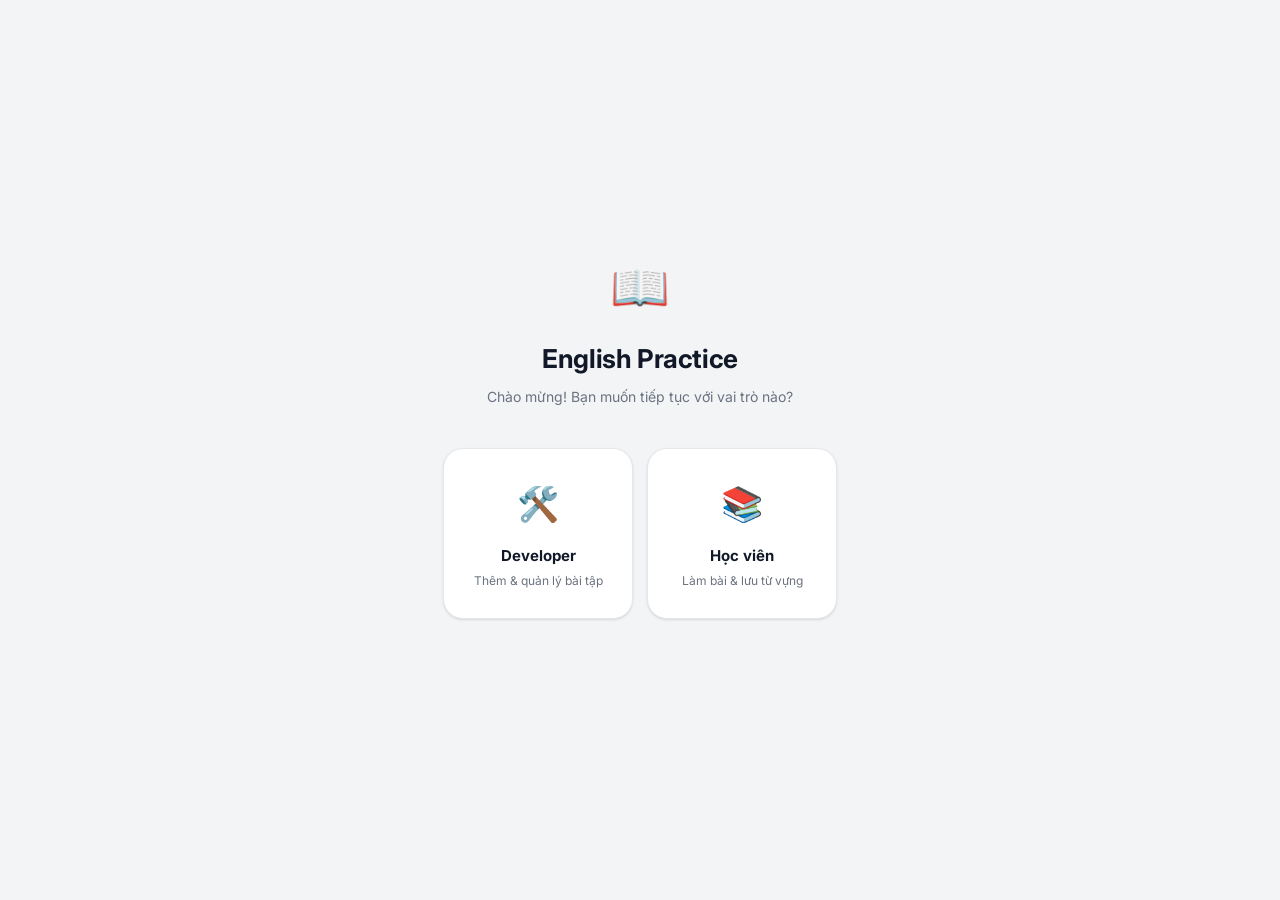
==== index.html @ 766021fe "Add files via upload" ====
<!DOCTYPE html>
<html lang="vi">
<head>
<meta charset="UTF-8">
<meta name="viewport" content="width=device-width, initial-scale=1.0">
<title>English Practice</title>
<link rel="stylesheet" href="style.css">
</head>
<body>

<!-- LANDING -->
<div class="landing" id="landing">
  <div class="landing-icon">📖</div>
  <div class="landing-title">English Practice</div>
  <div class="landing-sub">Chào mừng! Bạn muốn tiếp tục với vai trò nào?</div>

  <!-- Bước 1: Chọn vai trò -->
  <div id="step-role">
    <div class="role-cards">
      <div class="role-card" onclick="selectRole('dev')">
        <div class="rc-icon">🛠️</div>
        <div class="rc-title">Developer</div>
        <div class="rc-desc">Thêm & quản lý bài tập</div>
      </div>
      <div class="role-card" onclick="selectRole('user')">
        <div class="rc-icon">📚</div>
        <div class="rc-title">Học viên</div>
        <div class="rc-desc">Làm bài & lưu từ vựng</div>
      </div>
    </div>
  </div>

  <!-- Bước 2a: Dev nhập mật khẩu -->
  <div id="step-dev" style="display:none" class="step-box">
    <div class="step-title">🔐 Nhập mật khẩu Developer</div>
    <div class="form-group">
      <input class="inp" type="password" id="devPwd" placeholder="Mật khẩu..." onkeydown="if(event.key==='Enter')checkDevPwd()">
    </div>
    <button class="btn btn-primary btn-block" onclick="checkDevPwd()">Xác nhận</button>
    <div class="form-err mt-8" id="devErr"></div>
    <div class="back-link" onclick="goBack()">← Quay lại</div>
  </div>

  <!-- Bước 2b: User chọn loại -->
  <div id="step-user-type" style="display:none" class="step-box">
    <div class="step-title">👤 Bạn là học viên mới hay cũ?</div>
    <div class="flex gap-8 mb-12 flex-wrap">
      <button class="btn btn-ghost" style="flex:1" onclick="showStep('step-user-old')">Học viên cũ</button>
      <button class="btn btn-primary" style="flex:1" onclick="showStep('step-user-new')">Tạo tài khoản mới</button>
    </div>
    <div class="back-link" onclick="goBack()">← Quay lại</div>
  </div>

  <!-- Bước 3a: Học viên cũ -->
  <div id="step-user-old" style="display:none" class="step-box">
    <div class="step-title">Nhập tên để tìm tài khoản</div>
    <div class="form-group">
      <input class="inp" id="oldName" placeholder="Họ và tên..." oninput="searchStudentsByName(this.value)" autocomplete="off">
    </div>
    <div id="searchResults" style="display:none" class="search-results"></div>
    <div class="form-err" id="oldErr"></div>
    <div class="back-link" onclick="showStep('step-user-type')">← Quay lại</div>
  </div>

  <!-- Bước 3b: Tạo mới -->
  <div id="step-user-new" style="display:none" class="step-box">
    <div class="step-title">✨ Tạo tài khoản mới</div>
    <div class="form-group">
      <input class="inp" id="newName" placeholder="Họ và tên đầy đủ...">
    </div>
    <button class="btn btn-primary btn-block" onclick="createNewStudent()">Tạo tài khoản</button>
    <div class="form-err mt-8" id="newErr"></div>
    <div class="back-link" onclick="showStep('step-user-type')">← Quay lại</div>
  </div>

  <!-- Bước 4: Xác nhận tạo xong -->
  <div id="step-created" style="display:none" class="step-box">
    <div style="text-align:center;font-size:40px;margin-bottom:12px">🎉</div>
    <div class="step-title" style="text-align:center">Tài khoản đã được tạo!</div>
    <div class="confirm-card">
      <div class="confirm-row"><span class="confirm-key">Họ và tên</span><span class="confirm-val" id="createdName"></span></div>
      <div class="confirm-row"><span class="confirm-key">Mã học viên</span><span class="confirm-val primary" id="createdMaHV"></span></div>
      <div class="confirm-row"><span class="confirm-key">Ngày bắt đầu</span><span class="confirm-val" id="createdNgay"></span></div>
    </div>
    <div class="form-hint mb-12" style="text-align:center">Ghi nhớ mã học viên để đăng nhập lần sau nhé!</div>
    <button class="btn btn-primary btn-block" onclick="showStep('step-role')">Về trang chủ</button>
  </div>
</div>

<!-- APP -->
<div id="app" style="display:none;flex-direction:column;height:100vh">
  <div class="top-bar">
    <div class="top-logo">English Practice</div>
    <div class="top-user">
      <span id="topUserName"></span>
      <span id="topDevBadge" class="dev-badge" style="display:none">DEV</span>
    </div>
  </div>
  <div class="tab-bar">
    <button class="tab-btn active" onclick="switchTab('vocabulary',this)">Từ vựng của tôi</button>
    <button class="tab-btn" onclick="switchTab('luyen-dich',this)">Luyện dịch</button>
  </div>
  <div class="frame-wrap" id="frameWrap">
    <iframe id="frame-vocabulary" class="module-frame active"></iframe>
    <iframe id="frame-luyen-dich" class="module-frame"></iframe>
  </div>
</div>

<script>
const APPS_SCRIPT_URL = 'https://script.google.com/macros/s/AKfycbyDVGTlWSWoAEtAMfv4PAAIZkMLudH_QOiomldb1mx69zR_mk6UAS8AjRTmOfg3wCPiZQ/exec';
const DEV_PASSWORD = '09730537260353051094';
const loaded = {};
let currentUser = null;
let searchTimer = null;

async function apiGet(action, params) {
  const url = new URL(APPS_SCRIPT_URL);
  url.searchParams.set('action', action);
  Object.entries(params || {}).forEach(([k, v]) => url.searchParams.set(k, v));
  return (await fetch(url)).json();
}
async function apiPost(body) {
  return (await fetch(APPS_SCRIPT_URL, {
    method: 'POST', headers: { 'Content-Type': 'text/plain' },
    body: JSON.stringify(body)
  })).json();
}

function selectRole(role) {
  if (role === 'dev') showStep('step-dev');
  else showStep('step-user-type');
}

function checkDevPwd() {
  const pwd = document.getElementById('devPwd').value;
  if (pwd === DEV_PASSWORD) {
    currentUser = { maHV: 'DEV', tenHV: 'Developer', isDev: true };
    enterApp();
  } else {
    document.getElementById('devErr').textContent = 'Sai mật khẩu, thử lại.';
  }
}

async function searchStudentsByName(val) {
  const results = document.getElementById('searchResults');
  document.getElementById('oldErr').textContent = '';
  if (val.trim().length < 1) { results.style.display = 'none'; return; }
  results.style.display = 'block';
  results.innerHTML = '<div class="search-loading">Đang tìm...</div>';
  clearTimeout(searchTimer);
  searchTimer = setTimeout(async () => {
    const list = await apiGet('searchStudents', { name: val.trim() });
    if (!list.length) {
      results.innerHTML = '<div class="search-empty">Không tìm thấy. Thử tên khác hoặc tạo tài khoản mới.</div>';
      return;
    }
    results.innerHTML = list.map(s => `
      <div class="search-item" onclick="selectStudent('${s.maHV}','${s.tenHV.replace(/'/g,"\\'")}')">
        <div><div class="si-name">${s.tenHV}</div><div class="si-meta">Lớp: ${s.lop} · ${s.trangThai}</div></div>
        <div class="si-ma">${s.maHV}</div>
      </div>`).join('');
  }, 400);
}

function selectStudent(maHV, tenHV) {
  currentUser = { maHV, tenHV, isDev: false };
  enterApp();
}

async function createNewStudent() {
  const ten = document.getElementById('newName').value.trim();
  if (!ten) { document.getElementById('newErr').textContent = 'Nhập họ tên trước.'; return; }
  const btn = document.querySelector('#step-user-new .btn-primary');
  btn.textContent = 'Đang tạo...'; btn.disabled = true;
  const res = await apiPost({ action: 'createStudent', ten });
  btn.textContent = 'Tạo tài khoản'; btn.disabled = false;
  if (res.error) { document.getElementById('newErr').textContent = res.error; return; }
  document.getElementById('createdName').textContent  = res.tenHV;
  document.getElementById('createdMaHV').textContent  = res.maHV;
  document.getElementById('createdNgay').textContent  = res.ngayBatDau;
  showStep('step-created');
  document.getElementById('newName').value = '';
}

function enterApp() {
  document.getElementById('landing').style.display = 'none';
  const app = document.getElementById('app');
  app.style.display = 'flex';
  document.getElementById('topUserName').textContent = currentUser.tenHV + ' · ' + currentUser.maHV;
  if (currentUser.isDev) document.getElementById('topDevBadge').style.display = 'inline-block';
  loadFrame('vocabulary');
}

function switchTab(name, btn) {
  document.querySelectorAll('.tab-btn').forEach(b => b.classList.remove('active'));
  btn.classList.add('active');
  document.querySelectorAll('.module-frame').forEach(f => f.classList.remove('active'));
  loadFrame(name);
}

function loadFrame(name) {
  const frame = document.getElementById('frame-' + name);
  if (!frame) return;
  if (!loaded[name]) {
    const p = new URLSearchParams({ maHV: currentUser.maHV, tenHV: currentUser.tenHV, isDev: currentUser.isDev ? '1' : '0', apiUrl: APPS_SCRIPT_URL });
    frame.src = name + '.html?' + p.toString();
    loaded[name] = true;
  }
  frame.classList.add('active');
}

function showStep(id) {
  ['step-role','step-dev','step-user-type','step-user-old','step-user-new','step-created']
    .forEach(s => document.getElementById(s).style.display = 'none');
  document.getElementById(id).style.display = 'block';
}
function goBack() {
  showStep('step-role');
  document.getElementById('devPwd').value = '';
  document.getElementById('devErr').textContent = '';
}
</script>
</body>
</html>
---- style.css ----
/* ============================================
   STYLE.CSS — CSS DÙNG CHUNG TOÀN BỘ HỆ THỐNG
   Áp dụng cho: index.html, luyen-dich.html, vocabulary.html, ...
   ============================================ */

@import url('https://fonts.googleapis.com/css2?family=Inter:wght@400;500;600;700&display=swap');

:root {
  /* Màu chính */
  --primary:      #4F46E5;
  --primary-dark: #3730A3;
  --primary-bg:   #EEF2FF;
  --primary-light:#C7D2FE;

  /* Accent */
  --amber:        #F59E0B;
  --amber-bg:     #FEF3C7;
  --amber-dark:   #D97706;
  --green:        #10B981;
  --green-bg:     #D1FAE5;
  --green-text:   #059669;
  --red:          #EF4444;
  --red-bg:       #FEE2E2;
  --red-dark:     #DC2626;

  /* Neutral */
  --bg:           #F3F4F6;
  --card:         #FFFFFF;
  --ink:          #111827;
  --ink-2:        #374151;
  --muted:        #6B7280;
  --border:       #E5E7EB;
  --border-focus: #4F46E5;

  /* Text màu theo nhân vật / vai trò */
  --text-en:      #059669;  /* Tiếng Anh — xanh lá */
  --text-vi:      #6B7280;  /* Tiếng Việt — xám */

  /* Spacing & Shape */
  --radius-sm:    8px;
  --radius-md:    12px;
  --radius-lg:    16px;
  --radius-xl:    20px;
  --radius-pill:  999px;

  /* Shadow */
  --shadow-sm:    0 1px 3px rgba(0,0,0,.08), 0 1px 2px rgba(0,0,0,.04);
  --shadow-md:    0 4px 12px rgba(0,0,0,.08), 0 2px 4px rgba(0,0,0,.04);
  --shadow-lg:    0 10px 30px rgba(0,0,0,.1),  0 4px 8px rgba(0,0,0,.05);
}

/* ====== RESET & BASE ====== */
*, *::before, *::after { box-sizing: border-box; margin: 0; padding: 0; }
html { scroll-behavior: smooth; }
body {
  font-family: 'Inter', -apple-system, 'Segoe UI', Roboto, sans-serif;
  background: var(--bg);
  color: var(--ink);
  font-size: 14px;
  line-height: 1.6;
  -webkit-font-smoothing: antialiased;
}

/* ====== TYPOGRAPHY ====== */
h1 { font-size: 24px; font-weight: 700; letter-spacing: -.4px; }
h2 { font-size: 18px; font-weight: 700; letter-spacing: -.3px; }
h3 { font-size: 15px; font-weight: 600; }
.text-muted    { color: var(--muted); }
.text-primary  { color: var(--primary); }
.text-green    { color: var(--green-text); }
.text-red      { color: var(--red-dark); }
.label {
  font-size: 11px; font-weight: 600;
  text-transform: uppercase; letter-spacing: .08em;
  color: var(--muted);
}

/* ====== CARD ====== */
.card {
  background: var(--card);
  border-radius: var(--radius-lg);
  box-shadow: var(--shadow-sm);
  border: 1px solid var(--border);
  padding: 20px;
}
.card-header {
  background: var(--primary);
  color: #fff;
  border-radius: var(--radius-lg) var(--radius-lg) 0 0;
  padding: 14px 20px;
  font-size: 14px; font-weight: 600;
  display: flex; align-items: center; justify-content: space-between;
}
.card-body { padding: 20px; }

/* ====== BADGE / TAG ====== */
.badge {
  display: inline-flex; align-items: center; gap: 4px;
  padding: 3px 10px;
  border-radius: var(--radius-pill);
  font-size: 11px; font-weight: 600;
  border: 1px solid transparent;
}
.badge-primary { background: var(--primary-bg); color: var(--primary); border-color: var(--primary-light); }
.badge-green   { background: var(--green-bg);   color: var(--green-text); }
.badge-amber   { background: var(--amber-bg);   color: var(--amber-dark); }
.badge-red     { background: var(--red-bg);     color: var(--red-dark); }
.badge-gray    { background: var(--border);     color: var(--muted); }

/* ====== BUTTONS ====== */
.btn {
  display: inline-flex; align-items: center; justify-content: center; gap: 6px;
  padding: 10px 20px;
  border: none; border-radius: var(--radius-pill);
  font-size: 13px; font-weight: 600;
  cursor: pointer; font-family: inherit;
  transition: all .15s ease;
  white-space: nowrap;
}
.btn:disabled { opacity: .55; cursor: not-allowed; }
.btn-primary { background: var(--primary); color: #fff; }
.btn-primary:hover:not(:disabled) { background: var(--primary-dark); box-shadow: 0 4px 12px rgba(79,70,229,.35); }
.btn-amber   { background: var(--amber);   color: #fff; }
.btn-amber:hover:not(:disabled)   { background: var(--amber-dark); }
.btn-green   { background: var(--green);   color: #fff; }
.btn-green:hover:not(:disabled)   { background: var(--green-text); }
.btn-ghost   { background: transparent; color: var(--muted); border: 1.5px solid var(--border); }
.btn-ghost:hover:not(:disabled)   { border-color: var(--primary); color: var(--primary); background: var(--primary-bg); }
.btn-red     { background: var(--red-bg);  color: var(--red-dark); border: 1px solid #fca5a5; }
.btn-red:hover:not(:disabled)     { background: var(--red); color: #fff; }
.btn-sm      { padding: 6px 14px; font-size: 12px; }
.btn-lg      { padding: 13px 28px; font-size: 15px; }
.btn-block   { width: 100%; }

/* Tooltip on hover */
.btn[data-tip] { position: relative; }
.btn[data-tip]::after {
  content: attr(data-tip);
  position: absolute; bottom: calc(100% + 8px); left: 50%; transform: translateX(-50%);
  background: var(--ink); color: #fff;
  font-size: 11px; padding: 5px 10px; border-radius: var(--radius-sm);
  white-space: nowrap; opacity: 0; pointer-events: none; transition: opacity .15s;
}
.btn[data-tip]:hover::after { opacity: 1; }

/* ====== FORM INPUTS ====== */
.inp, .textarea, select.inp {
  width: 100%;
  padding: 11px 14px;
  border: 1.5px solid var(--border);
  border-radius: var(--radius-md);
  font-size: 14px; font-family: inherit;
  background: #fff; color: var(--ink);
  outline: none;
  transition: border .15s, box-shadow .15s;
}
.inp:focus, .textarea:focus, select.inp:focus {
  border-color: var(--primary);
  box-shadow: 0 0 0 3px rgba(79,70,229,.12);
}
.textarea { resize: vertical; min-height: 80px; line-height: 1.7; }
.form-group { margin-bottom: 14px; }
.form-label { display: block; font-size: 12px; font-weight: 600; color: var(--muted); margin-bottom: 5px; }
.form-hint  { font-size: 11px; color: var(--muted); margin-top: 4px; }
.form-err   { font-size: 12px; color: var(--red-dark); margin-top: 4px; }

/* ====== DIVIDER ====== */
.divider { height: 1px; background: var(--border); margin: 16px 0; }

/* ====== TOP BAR ====== */
.top-bar {
  height: 56px; background: var(--card);
  border-bottom: 1px solid var(--border);
  display: flex; align-items: center; justify-content: space-between;
  padding: 0 28px;
  position: sticky; top: 0; z-index: 10;
  box-shadow: var(--shadow-sm);
}
.top-logo { font-size: 16px; font-weight: 700; color: var(--primary); letter-spacing: -.3px; }
.top-user { display: flex; align-items: center; gap: 8px; font-size: 13px; color: var(--muted); }
.top-user .dev-badge { background: var(--primary); color: #fff; font-size: 10px; font-weight: 700; padding: 2px 8px; border-radius: var(--radius-pill); }

/* ====== TAB BAR ====== */
.tab-bar {
  height: 48px; background: var(--card);
  border-bottom: 1px solid var(--border);
  display: flex; align-items: stretch;
  padding: 0 20px; gap: 2px;
  position: sticky; top: 56px; z-index: 9;
}
.tab-btn {
  display: flex; align-items: center; gap: 6px;
  padding: 0 18px;
  border: none; background: none; cursor: pointer;
  font-size: 13px; font-weight: 500; color: var(--muted);
  border-bottom: 2px solid transparent;
  white-space: nowrap; transition: color .15s;
  font-family: inherit; position: relative; top: 1px;
}
.tab-btn:hover { color: var(--primary); }
.tab-btn.active { color: var(--primary); border-bottom-color: var(--primary); font-weight: 600; }

/* Sub tab */
.sub-bar {
  display: none; height: 44px; background: var(--bg);
  border-bottom: 1px solid var(--border);
  position: sticky; top: 104px; z-index: 8;
  align-items: center; padding: 0 28px; gap: 8px;
}
.sub-bar.show { display: flex; }
.sub-btn {
  padding: 6px 16px; border-radius: var(--radius-pill);
  border: 1.5px solid var(--border); background: var(--card);
  font-size: 12px; font-weight: 500; color: var(--muted);
  cursor: pointer; font-family: inherit; transition: all .15s;
}
.sub-btn:hover { border-color: var(--primary); color: var(--primary); }
.sub-btn.active { background: var(--primary); color: #fff; border-color: var(--primary); }

/* ====== IFRAME LAYOUT ====== */
.frame-wrap { position: fixed; top: 104px; left: 0; right: 0; bottom: 0; background: var(--bg); }
.frame-wrap.has-sub { top: 148px; }
.module-frame { display: none; width: 100%; height: 100%; border: none; }
.module-frame.active { display: block; }

/* ====== SIDEBAR TỪ VỰNG ====== */
.sidebar-w { --sidebar-w: 280px; }
.sidebar {
  position: fixed; right: 0; top: 0; bottom: 0; width: 280px;
  background: var(--card); border-left: 1px solid var(--border);
  transform: translateX(100%); transition: transform .25s ease;
  display: flex; flex-direction: column; z-index: 50;
  box-shadow: var(--shadow-lg);
}
.sidebar.open { transform: translateX(0); }
.sidebar-toggle {
  position: fixed; right: 0; top: 50%; transform: translateY(-50%);
  width: 24px; height: 60px;
  background: var(--card); border: 1.5px solid var(--border); border-right: none;
  border-radius: var(--radius-md) 0 0 var(--radius-md);
  display: flex; align-items: center; justify-content: center;
  cursor: pointer; z-index: 51; font-size: 12px; color: var(--muted);
  transition: right .25s, background .15s;
  box-shadow: -2px 0 8px rgba(0,0,0,.06);
}
.sidebar-toggle:hover { background: var(--primary-bg); color: var(--primary); }
.sidebar-toggle.open  { right: 280px; }
.sb-head { padding: 16px; border-bottom: 1px solid var(--border); display: flex; align-items: center; justify-content: space-between; }
.sb-title { font-size: 13px; font-weight: 700; }
.sb-count { font-size: 11px; color: var(--muted); background: var(--border); padding: 2px 8px; border-radius: var(--radius-pill); }
.sb-list  { flex: 1; overflow-y: auto; padding: 8px; }
.sb-item  { display: flex; align-items: flex-start; justify-content: space-between; padding: 9px 10px; border-radius: var(--radius-sm); margin-bottom: 4px; border: 1px solid var(--border); font-size: 12px; gap: 6px; transition: background .1s; }
.sb-item:hover { background: var(--bg); }
.sb-word  { font-weight: 600; color: var(--ink); }
.sb-mean  { color: var(--muted); font-size: 11px; margin-top: 1px; }
.sb-del   { background: none; border: none; cursor: pointer; color: var(--muted); font-size: 15px; padding: 0; flex-shrink: 0; transition: color .12s; }
.sb-del:hover { color: var(--red-dark); }
.sb-empty { padding: 28px 16px; text-align: center; color: var(--muted); font-size: 12px; line-height: 1.6; }
.sb-foot  { padding: 14px 16px; border-top: 1px solid var(--border); }
.sb-warn  { font-size: 11px; text-align: center; margin-top: 6px; color: var(--red-dark); }

/* ====== MAIN CONTENT AREA (có padding 2 bên = sidebar width) ====== */
.main-content {
  max-width: 900px;
  margin: 0 auto;
  padding: 28px 32px 60px;
}

/* ====== SELECTION TOOLTIP (tra từ) ====== */
.sel-tooltip {
  display: none; position: fixed; z-index: 200;
  background: var(--card); border: 1.5px solid var(--border);
  border-radius: var(--radius-lg);
  box-shadow: var(--shadow-lg);
  padding: 12px 14px; min-width: 190px; max-width: 270px;
}
.sel-meaning  { font-weight: 700; font-size: 14px; color: var(--ink); margin-bottom: 3px; }
.sel-original { font-size: 11px; color: var(--muted); margin-bottom: 10px; }
.sel-add-btn  {
  width: 100%; padding: 7px; border: 1.5px solid var(--primary);
  border-radius: var(--radius-sm); background: var(--primary-bg);
  color: var(--primary); font-size: 12px; font-weight: 600;
  cursor: pointer; font-family: inherit; transition: all .15s;
}
.sel-add-btn:hover { background: var(--primary); color: #fff; }

/* ====== AI FEEDBACK BOX ====== */
.ai-box { border: 1.5px solid var(--green); border-radius: var(--radius-lg); overflow: hidden; display: none; margin-top: 16px; }
.ai-head { padding: 10px 16px; background: var(--green-bg); font-size: 12px; font-weight: 700; color: var(--green-text); }
.ai-body { padding: 16px; font-size: 13px; line-height: 1.8; white-space: pre-wrap; color: var(--ink-2); }
.ai-loading { padding: 24px; text-align: center; color: var(--muted); font-size: 13px; }

/* ====== VĂN BẢN GỐC ====== */
.van-ban { font-size: 15px; line-height: 2; white-space: pre-wrap; color: var(--ink); }
.van-ban-en { color: var(--text-en); font-weight: 500; }

/* ====== TỪ ĐỒNG NGHĨA ====== */
.syn-list { display: flex; flex-direction: column; gap: 8px; margin-bottom: 14px; }
.syn-item { display: flex; align-items: center; gap: 10px; }
.syn-no   { font-size: 12px; color: var(--muted); min-width: 20px; }
.syn-word { font-size: 13px; font-weight: 500; min-width: 130px; color: var(--ink-2); }
.syn-inp  { flex: 1; }

/* Đáp án - căn trái */
.ans-box { display: none; margin-top: 12px; padding: 16px; background: var(--bg); border-radius: var(--radius-md); border: 1px solid var(--border); }
.ans-lbl  { font-size: 11px; font-weight: 700; text-transform: uppercase; letter-spacing: .08em; color: var(--muted); margin-bottom: 10px; }
.ans-row  { padding: 6px 0; border-bottom: 1px solid var(--border); font-size: 13px; }
.ans-row:last-child { border-bottom: none; }
.ans-word { color: var(--muted); }
.ans-val  { color: var(--green-text); font-weight: 600; margin-left: 8px; }

/* ====== DEV PANEL ====== */
.dev-panel { background: var(--primary-bg); border: 1.5px solid var(--primary-light); border-radius: var(--radius-lg); padding: 18px; margin-bottom: 20px; }
.dev-panel-title { font-size: 12px; font-weight: 700; color: var(--primary); margin-bottom: 14px; }
.dev-add-btn {
  display: inline-flex; align-items: center; gap: 6px;
  padding: 9px 18px; border: 1.5px dashed var(--primary);
  border-radius: var(--radius-pill); background: var(--primary-bg);
  color: var(--primary); font-size: 13px; font-weight: 600;
  cursor: pointer; margin-bottom: 16px; font-family: inherit;
  transition: all .15s;
}
.dev-add-btn:hover { background: var(--primary); color: #fff; }
.syn-dev-wrap { display: grid; grid-template-columns: 1fr 1fr; gap: 14px; margin-bottom: 10px; }

/* ====== LANDING PAGE ====== */
.landing { min-height: 100vh; display: flex; flex-direction: column; align-items: center; justify-content: center; padding: 32px 16px; background: var(--bg); }
.landing-icon  { font-size: 48px; margin-bottom: 12px; }
.landing-title { font-size: 26px; font-weight: 700; color: var(--ink); letter-spacing: -.4px; margin-bottom: 6px; }
.landing-sub   { font-size: 14px; color: var(--muted); margin-bottom: 40px; }

.role-cards { display: flex; gap: 14px; flex-wrap: wrap; justify-content: center; margin-bottom: 32px; }
.role-card {
  width: 190px; padding: 28px 20px;
  border: 1.5px solid var(--border); border-radius: var(--radius-xl);
  cursor: pointer; text-align: center;
  transition: all .15s; background: var(--card);
  box-shadow: var(--shadow-sm);
}
.role-card:hover { border-color: var(--primary); background: var(--primary-bg); transform: translateY(-2px); box-shadow: var(--shadow-md); }
.rc-icon  { font-size: 34px; margin-bottom: 12px; }
.rc-title { font-size: 15px; font-weight: 700; color: var(--ink); margin-bottom: 4px; }
.rc-desc  { font-size: 12px; color: var(--muted); line-height: 1.5; }

.step-box { width: 100%; max-width: 400px; }
.step-title { font-size: 15px; font-weight: 700; margin-bottom: 16px; color: var(--ink); }

/* Search results */
.search-results { border: 1.5px solid var(--border); border-radius: var(--radius-md); overflow: hidden; margin-bottom: 12px; background: var(--card); box-shadow: var(--shadow-sm); }
.search-item { padding: 12px 16px; cursor: pointer; border-bottom: 1px solid var(--border); display: flex; align-items: center; justify-content: space-between; transition: background .1s; }
.search-item:last-child { border-bottom: none; }
.search-item:hover { background: var(--primary-bg); }
.search-item:hover .si-name { color: var(--primary); }
.si-name { font-size: 14px; font-weight: 600; transition: color .12s; }
.si-meta { font-size: 11px; color: var(--muted); margin-top: 2px; }
.si-ma   { font-size: 12px; font-weight: 700; color: var(--primary); }
.search-empty, .search-loading { padding: 16px; text-align: center; color: var(--muted); font-size: 13px; }

/* Confirmed card */
.confirm-card { background: var(--bg); border: 1px solid var(--border); border-radius: var(--radius-md); padding: 18px; margin: 14px 0; }
.confirm-row  { display: flex; justify-content: space-between; align-items: center; padding: 8px 0; border-bottom: 1px solid var(--border); font-size: 13px; }
.confirm-row:last-child { border-bottom: none; }
.confirm-key  { color: var(--muted); }
.confirm-val  { font-weight: 700; color: var(--ink); }
.confirm-val.primary { color: var(--primary); font-size: 15px; }

.back-link { color: var(--muted); font-size: 13px; cursor: pointer; text-align: center; margin-top: 14px; transition: color .12s; }
.back-link:hover { color: var(--primary); }

/* ====== UTILITIES ====== */
.hidden   { display: none !important; }
.mt-4     { margin-top: 4px; }
.mt-8     { margin-top: 8px; }
.mt-12    { margin-top: 12px; }
.mt-16    { margin-top: 16px; }
.mt-20    { margin-top: 20px; }
.mb-8     { margin-bottom: 8px; }
.mb-12    { margin-bottom: 12px; }
.mb-16    { margin-bottom: 16px; }
.gap-8    { gap: 8px; }
.flex     { display: flex; }
.flex-center { display: flex; align-items: center; justify-content: center; }
.flex-between { display: flex; align-items: center; justify-content: space-between; }
.flex-wrap { flex-wrap: wrap; }
.w-full   { width: 100%; }

/* ====== PRINT ====== */
@media print {
  .sidebar, .sidebar-toggle, .top-bar, .tab-bar, .dev-panel, .dev-add-btn, .sel-tooltip { display: none !important; }
  .main-content { padding: 20px !important; }
  .ai-box { display: block !important; }
}

/* ====== RESPONSIVE ====== */
@media (max-width: 640px) {
  .main-content { padding: 16px; }
  .role-cards   { flex-direction: column; align-items: center; }
  .syn-dev-wrap { grid-template-columns: 1fr; }
  .top-bar      { padding: 0 16px; }
}
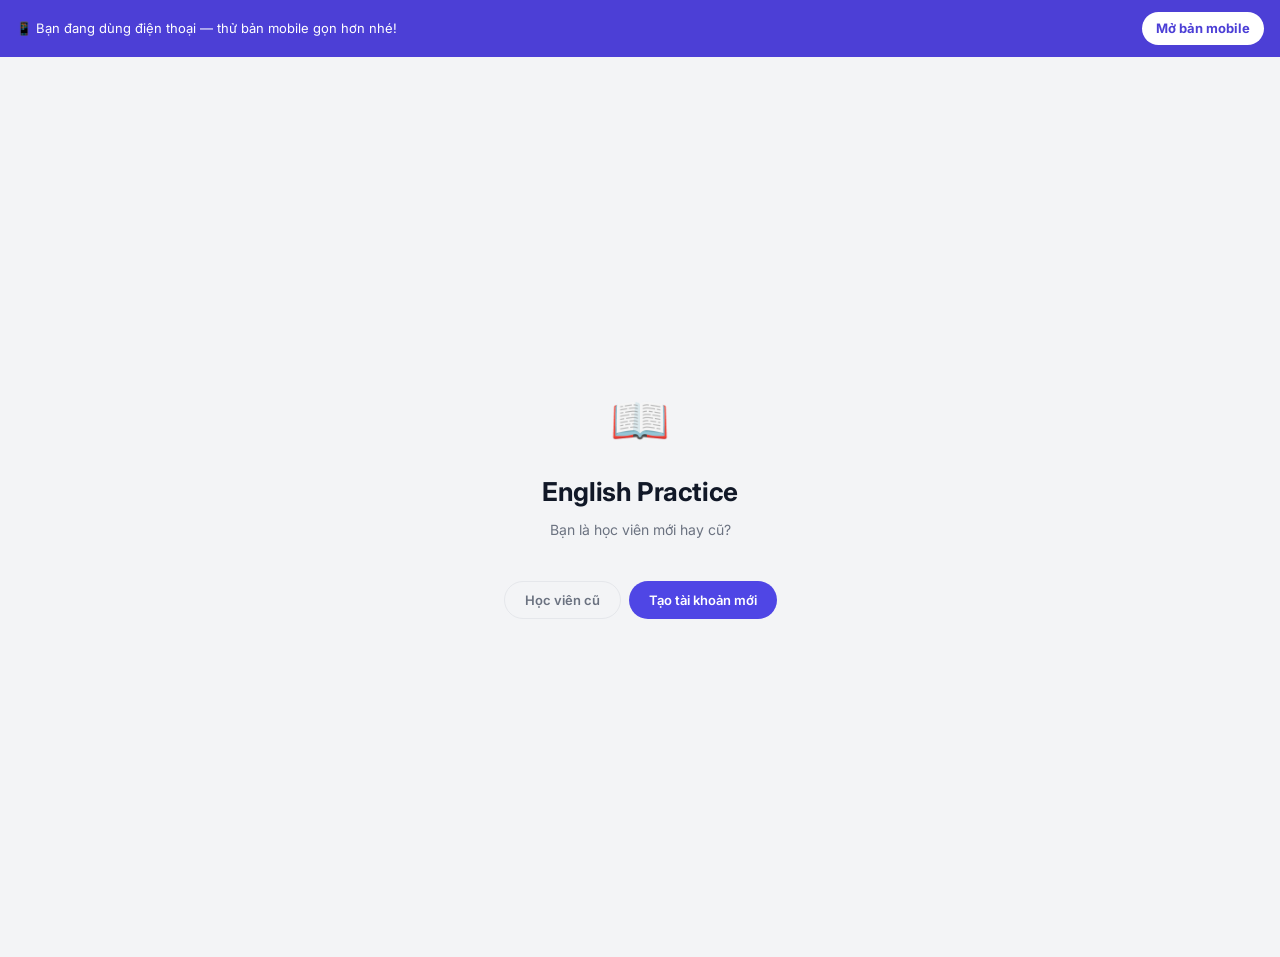
==== commit f3dbdb50: "Add files via upload" ====
--- a/index.html
+++ b/index.html
@@ -8,50 +8,30 @@
 </head>
 <body>
 
+<!-- Gợi ý cài bản mobile khi mở bằng điện thoại — chỉ hiện trên màn hình nhỏ -->
+<div id="mobileBanner" style="display:none;background:#4c3fd6;color:#fff;padding:12px 16px;font-size:13px;display:flex;align-items:center;justify-content:space-between;gap:10px;">
+  <span>📱 Bạn đang dùng điện thoại — thử bản mobile gọn hơn nhé!</span>
+  <a href="app.html" style="background:#fff;color:#4c3fd6;font-weight:700;padding:6px 14px;border-radius:999px;text-decoration:none;white-space:nowrap;">Mở bản mobile</a>
+</div>
+<script>
+  if (window.innerWidth <= 480) document.getElementById('mobileBanner').style.display = 'flex';
+</script>
+
 <!-- LANDING -->
 <div class="landing" id="landing">
   <div class="landing-icon">📖</div>
   <div class="landing-title">English Practice</div>
-  <div class="landing-sub">Chào mừng! Bạn muốn tiếp tục với vai trò nào?</div>
+  <div class="landing-sub">Bạn là học viên mới hay cũ?</div>
 
-  <!-- Bước 1: Chọn vai trò -->
-  <div id="step-role">
-    <div class="role-cards">
-      <div class="role-card" onclick="selectRole('dev')">
-        <div class="rc-icon">🛠️</div>
-        <div class="rc-title">Developer</div>
-        <div class="rc-desc">Thêm & quản lý bài tập</div>
-      </div>
-      <div class="role-card" onclick="selectRole('user')">
-        <div class="rc-icon">📚</div>
-        <div class="rc-title">Học viên</div>
-        <div class="rc-desc">Làm bài & lưu từ vựng</div>
-      </div>
-    </div>
-  </div>
-
-  <!-- Bước 2a: Dev nhập mật khẩu -->
-  <div id="step-dev" style="display:none" class="step-box">
-    <div class="step-title">🔐 Nhập mật khẩu Developer</div>
-    <div class="form-group">
-      <input class="inp" type="password" id="devPwd" placeholder="Mật khẩu..." onkeydown="if(event.key==='Enter')checkDevPwd()">
-    </div>
-    <button class="btn btn-primary btn-block" onclick="checkDevPwd()">Xác nhận</button>
-    <div class="form-err mt-8" id="devErr"></div>
-    <div class="back-link" onclick="goBack()">← Quay lại</div>
-  </div>
-
-  <!-- Bước 2b: User chọn loại -->
-  <div id="step-user-type" style="display:none" class="step-box">
-    <div class="step-title">👤 Bạn là học viên mới hay cũ?</div>
+  <!-- Bước 1: Chọn loại -->
+  <div id="step-user-type">
     <div class="flex gap-8 mb-12 flex-wrap">
       <button class="btn btn-ghost" style="flex:1" onclick="showStep('step-user-old')">Học viên cũ</button>
       <button class="btn btn-primary" style="flex:1" onclick="showStep('step-user-new')">Tạo tài khoản mới</button>
     </div>
-    <div class="back-link" onclick="goBack()">← Quay lại</div>
   </div>
 
-  <!-- Bước 3a: Học viên cũ -->
+  <!-- Bước 2a: Học viên cũ -->
   <div id="step-user-old" style="display:none" class="step-box">
     <div class="step-title">Nhập tên để tìm tài khoản</div>
     <div class="form-group">
@@ -62,7 +42,7 @@
     <div class="back-link" onclick="showStep('step-user-type')">← Quay lại</div>
   </div>
 
-  <!-- Bước 3b: Tạo mới -->
+  <!-- Bước 2b: Tạo mới -->
   <div id="step-user-new" style="display:none" class="step-box">
     <div class="step-title">✨ Tạo tài khoản mới</div>
     <div class="form-group">
@@ -73,7 +53,7 @@
     <div class="back-link" onclick="showStep('step-user-type')">← Quay lại</div>
   </div>
 
-  <!-- Bước 4: Xác nhận tạo xong -->
+  <!-- Bước 3: Xác nhận tạo xong -->
   <div id="step-created" style="display:none" class="step-box">
     <div style="text-align:center;font-size:40px;margin-bottom:12px">🎉</div>
     <div class="step-title" style="text-align:center">Tài khoản đã được tạo!</div>
@@ -83,7 +63,7 @@
       <div class="confirm-row"><span class="confirm-key">Ngày bắt đầu</span><span class="confirm-val" id="createdNgay"></span></div>
     </div>
     <div class="form-hint mb-12" style="text-align:center">Ghi nhớ mã học viên để đăng nhập lần sau nhé!</div>
-    <button class="btn btn-primary btn-block" onclick="showStep('step-role')">Về trang chủ</button>
+    <button class="btn btn-primary btn-block" onclick="showStep('step-user-type')">Về trang chủ</button>
   </div>
 </div>
 
@@ -93,22 +73,37 @@
     <div class="top-logo">English Practice</div>
     <div class="top-user">
       <span id="topUserName"></span>
-      <span id="topDevBadge" class="dev-badge" style="display:none">DEV</span>
     </div>
   </div>
+
+  <!--
+    DANH SÁCH TAB CỐ ĐỊNH — "khai sinh trước".
+    Tên file đã chốt, KHÔNG đổi lại sau này. Module nào chưa có file .html
+    tương ứng sẽ hiện lỗi "không tìm thấy" trong khung — bình thường, cứ
+    tạo đúng tên file rồi push lên Git là tab đó tự chạy, không cần sửa
+    lại file index.html này nữa.
+  -->
   <div class="tab-bar">
-    <button class="tab-btn active" onclick="switchTab('vocabulary',this)">Từ vựng của tôi</button>
-    <button class="tab-btn" onclick="switchTab('luyen-dich',this)">Luyện dịch</button>
+    <button class="tab-btn active" onclick="switchTab('luyendich',this)">Luyện dịch</button>
+    <button class="tab-btn" onclick="switchTab('luyennghe',this)">Luyện nghe</button>
+    <button class="tab-btn" onclick="switchTab('nguphap',this)">Ngữ pháp cơ bản</button>
+    <button class="tab-btn" onclick="switchTab('lopluyende',this)">Lớp luyện đề</button>
+    <button class="tab-btn" onclick="switchTab('quanlytuvung',this)">Quản lý từ vựng</button>
+    <button class="tab-btn" onclick="switchTab('luudiem',this)">Lưu điểm</button>
   </div>
+
   <div class="frame-wrap" id="frameWrap">
-    <iframe id="frame-vocabulary" class="module-frame active"></iframe>
-    <iframe id="frame-luyen-dich" class="module-frame"></iframe>
+    <iframe id="frame-luyendich"    class="module-frame active"></iframe>
+    <iframe id="frame-luyennghe"    class="module-frame"></iframe>
+    <iframe id="frame-nguphap"      class="module-frame"></iframe>
+    <iframe id="frame-lopluyende"   class="module-frame"></iframe>
+    <iframe id="frame-quanlytuvung" class="module-frame"></iframe>
+    <iframe id="frame-luudiem"      class="module-frame"></iframe>
   </div>
 </div>
 
 <script>
-const APPS_SCRIPT_URL = 'https://script.google.com/macros/s/AKfycbyDVGTlWSWoAEtAMfv4PAAIZkMLudH_QOiomldb1mx69zR_mk6UAS8AjRTmOfg3wCPiZQ/exec';
-const DEV_PASSWORD = '09730537260353051094';
+const APPS_SCRIPT_URL = 'https://script.google.com/macros/s/AKfycby7eN5exZWC7VjDTfgduL8ZEqR0RsnykP3gNhozvvNxI41MDLLGvZoX99BE2c9ZMXE_Fw/exec';
 const loaded = {};
 let currentUser = null;
 let searchTimer = null;
@@ -124,21 +119,6 @@
     method: 'POST', headers: { 'Content-Type': 'text/plain' },
     body: JSON.stringify(body)
   })).json();
-}
-
-function selectRole(role) {
-  if (role === 'dev') showStep('step-dev');
-  else showStep('step-user-type');
-}
-
-function checkDevPwd() {
-  const pwd = document.getElementById('devPwd').value;
-  if (pwd === DEV_PASSWORD) {
-    currentUser = { maHV: 'DEV', tenHV: 'Developer', isDev: true };
-    enterApp();
-  } else {
-    document.getElementById('devErr').textContent = 'Sai mật khẩu, thử lại.';
-  }
 }
 
 async function searchStudentsByName(val) {
@@ -163,7 +143,7 @@
 }
 
 function selectStudent(maHV, tenHV) {
-  currentUser = { maHV, tenHV, isDev: false };
+  currentUser = { maHV, tenHV };
   enterApp();
 }
 
@@ -187,8 +167,7 @@
   const app = document.getElementById('app');
   app.style.display = 'flex';
   document.getElementById('topUserName').textContent = currentUser.tenHV + ' · ' + currentUser.maHV;
-  if (currentUser.isDev) document.getElementById('topDevBadge').style.display = 'inline-block';
-  loadFrame('vocabulary');
+  loadFrame('luyendich');
 }
 
 function switchTab(name, btn) {
@@ -202,7 +181,7 @@
   const frame = document.getElementById('frame-' + name);
   if (!frame) return;
   if (!loaded[name]) {
-    const p = new URLSearchParams({ maHV: currentUser.maHV, tenHV: currentUser.tenHV, isDev: currentUser.isDev ? '1' : '0', apiUrl: APPS_SCRIPT_URL });
+    const p = new URLSearchParams({ maHV: currentUser.maHV, tenHV: currentUser.tenHV, apiUrl: APPS_SCRIPT_URL });
     frame.src = name + '.html?' + p.toString();
     loaded[name] = true;
   }
@@ -210,14 +189,9 @@
 }
 
 function showStep(id) {
-  ['step-role','step-dev','step-user-type','step-user-old','step-user-new','step-created']
+  ['step-user-type','step-user-old','step-user-new','step-created']
     .forEach(s => document.getElementById(s).style.display = 'none');
   document.getElementById(id).style.display = 'block';
-}
-function goBack() {
-  showStep('step-role');
-  document.getElementById('devPwd').value = '';
-  document.getElementById('devErr').textContent = '';
 }
 </script>
 </body>
